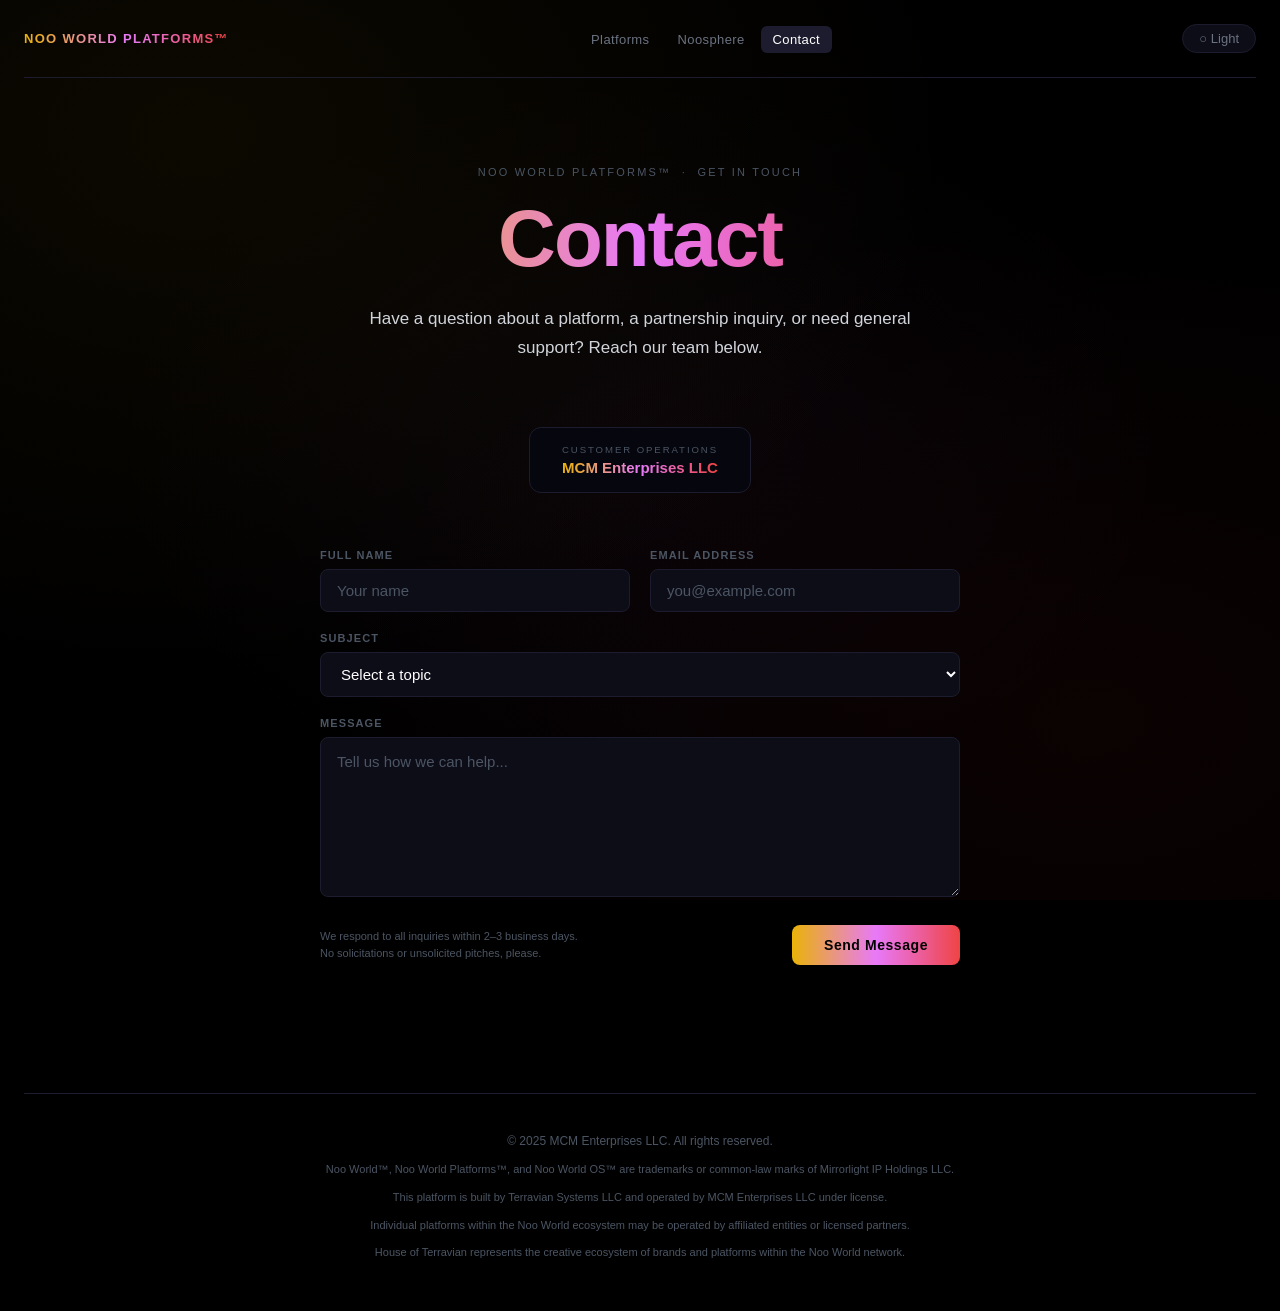
==== contact.html @ 3cb0755e "Add Contact page with MCM Enterprises LLC form, update nav on all pages Contact page includes Custom" ====
<!DOCTYPE html>
<html lang="en" data-theme="dark">
<head>
  <meta charset="UTF-8">
  <meta name="viewport" content="width=device-width, initial-scale=1.0">
  <title>Contact — Noo World Platforms&trade;</title>
  <meta name="description" content="Reach the Customer Operations team at MCM Enterprises LLC — the operational contact point for all Noo World platforms.">
  <link rel="icon" type="image/svg+xml" href="favicon.svg">
  <link rel="stylesheet" href="style.css">
  <style>
    /* ─── CONTACT PAGE STYLES ─────────────────────────────────── */

    .contact-hero {
      text-align: center;
      padding: 5.5rem 0 3.5rem;
      max-width: 42rem;
      margin: 0 auto;
      animation: fadeUp 0.9s ease-out both;
    }

    .contact-entity {
      display: inline-flex;
      flex-direction: column;
      align-items: center;
      gap: 0.25rem;
      margin-top: 2rem;
      padding: 1rem 2rem;
      border: 1px solid var(--border);
      border-radius: var(--radius);
      background: var(--surface);
    }
    .contact-entity-role {
      font-size: 0.6rem;
      letter-spacing: 0.2em;
      text-transform: uppercase;
      color: var(--text-subtle);
    }
    .contact-entity-name {
      font-size: 0.9375rem;
      font-weight: 700;
      background: var(--grad-noo);
      -webkit-background-clip: text;
      background-clip: text;
      -webkit-text-fill-color: transparent;
    }

    /* ─── FORM WRAPPER ────────────────────────────────────────── */
    .contact-wrap {
      max-width: 640px;
      margin: 0 auto;
      padding-bottom: 8rem;
      animation: fadeUp 0.9s 0.15s ease-out both;
    }

    .contact-form {
      display: flex;
      flex-direction: column;
      gap: 1.25rem;
    }

    .form-row {
      display: grid;
      grid-template-columns: 1fr 1fr;
      gap: 1.25rem;
    }

    .field {
      display: flex;
      flex-direction: column;
      gap: 0.5rem;
    }

    .field label {
      font-size: 0.6875rem;
      font-weight: 600;
      letter-spacing: 0.1em;
      text-transform: uppercase;
      color: var(--text-subtle);
    }

    .field input,
    .field select,
    .field textarea {
      background: var(--card);
      border: 1px solid var(--border);
      border-radius: 0.5rem;
      color: var(--text);
      font-family: inherit;
      font-size: 0.9375rem;
      padding: 0.75rem 1rem;
      transition: border-color var(--ease), background var(--ease);
      outline: none;
      width: 100%;
    }

    .field input::placeholder,
    .field textarea::placeholder {
      color: var(--text-subtle);
    }

    .field input:focus,
    .field select:focus,
    .field textarea:focus {
      border-color: var(--border-hover);
      background: var(--card-hover);
    }

    .field textarea {
      resize: vertical;
      min-height: 160px;
      line-height: 1.65;
    }

    .field select option {
      background: var(--card);
      color: var(--text);
    }

    .form-submit {
      display: flex;
      align-items: center;
      justify-content: space-between;
      gap: 1rem;
      padding-top: 0.5rem;
    }

    .form-note {
      font-size: 0.6875rem;
      color: var(--text-subtle);
      line-height: 1.6;
    }

    .submit-btn {
      flex-shrink: 0;
      padding: 0.75rem 2rem;
      background: var(--grad-noo);
      color: #000;
      font-weight: 800;
      font-size: 0.875rem;
      letter-spacing: 0.04em;
      border: none;
      border-radius: 0.5rem;
      cursor: pointer;
      text-decoration: none;
      white-space: nowrap;
      transition: opacity var(--ease);
      font-family: inherit;
    }
    .submit-btn:hover { opacity: 0.82; }
    .submit-btn:disabled { opacity: 0.4; cursor: default; }

    /* ─── RESPONSIVE ──────────────────────────────────────────── */
    @media (max-width: 600px) {
      .form-row { grid-template-columns: 1fr; }
      .form-submit { flex-direction: column; align-items: flex-start; }
      .contact-hero { padding: 3.5rem 0 2.5rem; }
    }
  </style>
</head>
<body>
  <div class="ambient"></div>

  <div class="wrap">

    <!-- NAV -->
    <nav>
      <a href="index.html" class="nav-logo"><span>Noo World Platforms&trade;</span></a>
      <ul class="nav-links">
        <li><a href="index.html">Platforms</a></li>
        <li><a href="noosphere.html">Noosphere</a></li>
        <li><a href="contact.html">Contact</a></li>
      </ul>
      <div class="nav-right">
        <button class="theme-btn" id="themeBtn" aria-label="Toggle theme">
          <span class="d">&#9675; Light</span>
          <span class="l">&#9679; Dark</span>
        </button>
      </div>
    </nav>

    <!-- HERO -->
    <div class="contact-hero">
      <p class="hero-eyebrow">Noo World Platforms&trade; &nbsp;·&nbsp; Get in Touch</p>
      <h1 class="hero-title">Contact</h1>
      <p class="hero-desc">
        Have a question about a platform, a partnership inquiry, or need
        general support? Reach our team below.
      </p>
      <div class="contact-entity">
        <span class="contact-entity-role">Customer Operations</span>
        <span class="contact-entity-name">MCM Enterprises LLC</span>
      </div>
    </div>

    <!-- FORM -->
    <div class="contact-wrap">

      <!--
        SETUP: Create a free account at formspree.io, create a form,
        and replace "YOUR_FORM_ID" in the action URL below with your
        actual form ID. Set the form's destination email to:
        admin@mcmenterprisesllc.com
      -->
      <form
        class="contact-form"
        action="https://formspree.io/f/YOUR_FORM_ID"
        method="POST"
      >
        <div class="form-row">
          <div class="field">
            <label for="name">Full Name</label>
            <input
              id="name"
              type="text"
              name="name"
              placeholder="Your name"
              required
              autocomplete="name"
            >
          </div>
          <div class="field">
            <label for="email">Email Address</label>
            <input
              id="email"
              type="email"
              name="email"
              placeholder="you@example.com"
              required
              autocomplete="email"
            >
          </div>
        </div>

        <div class="field">
          <label for="subject">Subject</label>
          <select id="subject" name="subject" required>
            <option value="" disabled selected>Select a topic</option>
            <option value="General Inquiry">General Inquiry</option>
            <option value="Platform Support">Platform Support</option>
            <option value="Partnership / Licensing">Partnership / Licensing</option>
            <option value="Press / Media">Press / Media</option>
            <option value="Other">Other</option>
          </select>
        </div>

        <div class="field">
          <label for="message">Message</label>
          <textarea
            id="message"
            name="message"
            placeholder="Tell us how we can help..."
            required
          ></textarea>
        </div>

        <div class="form-submit">
          <p class="form-note">
            We respond to all inquiries within 2&ndash;3 business days.<br>
            No solicitations or unsolicited pitches, please.
          </p>
          <button type="submit" class="submit-btn">Send Message</button>
        </div>

      </form>
    </div>

    <!-- FOOTER -->
    <footer class="site-footer">
      <p class="footer-copy">&copy; 2025 MCM Enterprises LLC. All rights reserved.</p>
      <p class="footer-legal">
        <span class="g">Noo World&trade;</span>, <span class="g">Noo World Platforms&trade;</span>, and <span class="g-blue">Noo World OS&trade;</span> are trademarks or common-law marks of Mirrorlight IP Holdings LLC.
      </p>
      <p class="footer-legal">
        This platform is built by Terravian Systems LLC and operated by MCM Enterprises LLC under license.
      </p>
      <p class="footer-legal">
        Individual platforms within the Noo World ecosystem may be operated by affiliated entities or licensed partners.
      </p>
      <p class="footer-legal">
        House of Terravian represents the creative ecosystem of brands and platforms within the Noo World network.
      </p>
    </footer>

  </div><!-- /wrap -->

  <script src="script.js"></script>
</body>
</html>
---- style.css ----
/* ═══════════════════════════════════════════════════════════
   NOO WORLD PLATFORMS — Shared Stylesheet
   ═══════════════════════════════════════════════════════════ */

/* ─── TOKENS ───────────────────────────────────────────────── */
:root {
  --gold:    #eab308;
  --crimson: #dc2626;
  --pink:    #e879f9;
  --indigo:  #818cf8;
  --cyan:    #22d3ee;
  --purple:  #a855f7;

  --grad-noo:  linear-gradient(to right, #eab308, #e879f9, #ef4444);
  --grad-blue: linear-gradient(to right, #818cf8, #22d3ee);
  --grad-pink: linear-gradient(to right, #ec4899, #a855f7);

  --radius: 0.75rem;
  --ease:   0.25s ease;
}

/* ─── DARK MODE (default) ──────────────────────────────────── */
[data-theme="dark"] {
  --bg:           #000000;
  --surface:      #06060e;
  --card:         #0d0d18;
  --card-hover:   #12121f;
  --border:       #1c1c2e;
  --border-hover: #2a2a42;
  --text:         #ffffff;
  --text-2:       #d1d5db;
  --text-muted:   #6b7280;
  --text-subtle:  #4b5563;
  --overlay-bg:   rgba(0, 0, 0, 0.88);
}

/* ─── LIGHT MODE ───────────────────────────────────────────── */
[data-theme="light"] {
  --bg:           #f6f6fb;
  --surface:      #ffffff;
  --card:         #ffffff;
  --card-hover:   #f0f0f8;
  --border:       #e2e2f0;
  --border-hover: #c4c4dc;
  --text:         #08080f;
  --text-2:       #374151;
  --text-muted:   #6b7280;
  --text-subtle:  #9ca3af;
  --overlay-bg:   rgba(246, 246, 251, 0.92);
}

/* ─── RESET ────────────────────────────────────────────────── */
*, *::before, *::after { margin: 0; padding: 0; box-sizing: border-box; }

body {
  font-family: -apple-system, BlinkMacSystemFont, 'Segoe UI', Roboto,
               'Helvetica Neue', Arial, sans-serif;
  background: var(--bg);
  color: var(--text);
  min-height: 100vh;
  overflow-x: hidden;
  transition: background var(--ease), color var(--ease);
}

/* ─── AMBIENT GLOW ─────────────────────────────────────────── */
.ambient {
  position: fixed;
  inset: 0;
  pointer-events: none;
  z-index: 0;
}
[data-theme="dark"] .ambient {
  background:
    radial-gradient(ellipse at 15% 15%, rgba(234,179,8,0.05)   0%, transparent 50%),
    radial-gradient(ellipse at 85% 80%, rgba(220,38,38,0.05)   0%, transparent 50%),
    radial-gradient(ellipse at 50% 50%, rgba(232,121,249,0.03) 0%, transparent 60%);
}
[data-theme="light"] .ambient { display: none; }

/* ─── LAYOUT ───────────────────────────────────────────────── */
.wrap {
  position: relative;
  z-index: 1;
  max-width: 1280px;
  margin: 0 auto;
  padding: 0 1.5rem;
}

/* ─── NAV ──────────────────────────────────────────────────── */
nav {
  display: flex;
  align-items: center;
  justify-content: space-between;
  padding: 1.5rem 0;
  border-bottom: 1px solid var(--border);
  gap: 1rem;
}

.nav-logo {
  font-size: 0.8125rem;
  font-weight: 800;
  letter-spacing: 0.1em;
  text-transform: uppercase;
  text-decoration: none;
  flex-shrink: 0;
}
.nav-logo span {
  background: var(--grad-noo);
  -webkit-background-clip: text;
  background-clip: text;
  -webkit-text-fill-color: transparent;
}

.nav-links {
  display: flex;
  align-items: center;
  gap: 0.25rem;
  list-style: none;
}
.nav-links a {
  font-size: 0.8125rem;
  color: var(--text-muted);
  text-decoration: none;
  padding: 0.375rem 0.75rem;
  border-radius: 0.375rem;
  transition: color var(--ease), background var(--ease);
  letter-spacing: 0.03em;
}
.nav-links a:hover { color: var(--text); }
.nav-links a.active {
  color: var(--text);
  background: var(--border);
}

.nav-right { display: flex; align-items: center; gap: 0.75rem; }

.theme-btn {
  background: var(--card);
  border: 1px solid var(--border);
  color: var(--text-muted);
  cursor: pointer;
  border-radius: 2rem;
  padding: 0.375rem 1rem;
  font-size: 0.8125rem;
  display: flex;
  align-items: center;
  gap: 0.4rem;
  transition: border-color var(--ease), color var(--ease), background var(--ease);
  font-family: inherit;
  white-space: nowrap;
}
.theme-btn:hover { border-color: var(--border-hover); color: var(--text); }
.theme-btn .d { display: inline; }
.theme-btn .l { display: none; }
[data-theme="light"] .theme-btn .d { display: none; }
[data-theme="light"] .theme-btn .l { display: inline; }

/* ─── HERO (shared) ────────────────────────────────────────── */
.hero {
  text-align: center;
  padding: 5.5rem 0 4.5rem;
  max-width: 50rem;
  margin: 0 auto;
  animation: fadeUp 0.9s ease-out both;
}
.hero-eyebrow {
  font-size: 0.6875rem;
  letter-spacing: 0.2em;
  text-transform: uppercase;
  color: var(--text-subtle);
  margin-bottom: 1.25rem;
}
.hero-title {
  font-size: clamp(2.75rem, 6.5vw, 5rem);
  font-weight: 800;
  line-height: 1.02;
  letter-spacing: -0.025em;
  margin-bottom: 1.5rem;
  background: var(--grad-noo);
  -webkit-background-clip: text;
  background-clip: text;
  -webkit-text-fill-color: transparent;
}
.hero-subtitle {
  font-size: clamp(1rem, 2vw, 1.25rem);
  font-weight: 600;
  letter-spacing: 0.1em;
  text-transform: uppercase;
  color: var(--text-muted);
  margin-bottom: 1.25rem;
}
.hero-desc {
  font-size: 1.0625rem;
  line-height: 1.75;
  color: var(--text-2);
  max-width: 34rem;
  margin: 0 auto 2rem;
}
.hero-meta {
  font-size: 0.6875rem;
  color: var(--text-subtle);
  letter-spacing: 0.08em;
  text-transform: uppercase;
}

/* ─── SECTION BAR ──────────────────────────────────────────── */
.section-bar {
  display: flex;
  align-items: center;
  justify-content: space-between;
  margin-bottom: 1.5rem;
  padding-bottom: 1rem;
  border-bottom: 1px solid var(--border);
  animation: fadeUp 0.9s 0.1s ease-out both;
}
.section-label {
  font-size: 0.625rem;
  font-weight: 700;
  letter-spacing: 0.18em;
  text-transform: uppercase;
  color: var(--text-subtle);
}
.section-meta {
  font-size: 0.6875rem;
  color: var(--text-subtle);
}

/* ─── PLATFORM GRID ────────────────────────────────────────── */
.grid {
  display: grid;
  grid-template-columns: repeat(4, 1fr);
  gap: 1px;
  background: var(--border);
  border: 1px solid var(--border);
  border-radius: var(--radius);
  overflow: hidden;
  margin-bottom: 6rem;
  animation: fadeUp 0.9s 0.2s ease-out both;
}

/* ─── TILE ─────────────────────────────────────────────────── */
.tile {
  background: var(--card);
  padding: 1.75rem 1.5rem 1.5rem;
  cursor: pointer;
  display: flex;
  flex-direction: column;
  gap: 1rem;
  min-height: 230px;
  position: relative;
  transition: background var(--ease);
}
.tile::after {
  content: '';
  position: absolute;
  top: 0; left: 0; right: 0;
  height: 2px;
  background: var(--tile-accent, var(--grad-noo));
  opacity: 0;
  transition: opacity var(--ease);
}
.tile:hover { background: var(--card-hover); }
.tile:hover::after { opacity: 1; }
.tile:focus-visible { outline: 2px solid var(--gold); outline-offset: -2px; }

.tile-icon {
  width: 2.75rem;
  height: 2.75rem;
  border-radius: 0.6rem;
  background: var(--border);
  border: 1px solid var(--border-hover);
  display: flex;
  align-items: center;
  justify-content: center;
  font-size: 1.35rem;
  flex-shrink: 0;
  overflow: hidden;
}
.tile-icon img { width: 100%; height: 100%; object-fit: cover; }
.tile-cat {
  font-size: 0.5625rem;
  letter-spacing: 0.14em;
  text-transform: uppercase;
  color: var(--text-subtle);
  margin-bottom: 0.3rem;
}
.tile-name {
  font-size: 1.0625rem;
  font-weight: 700;
  color: var(--text);
  margin-bottom: 0.4rem;
  line-height: 1.25;
}
.tile-tagline {
  font-size: 0.8125rem;
  color: var(--text-muted);
  line-height: 1.5;
}
.tile-foot {
  display: flex;
  align-items: center;
  justify-content: space-between;
  margin-top: auto;
}
.tile-domain {
  font-size: 0.6875rem;
  color: var(--text-subtle);
  font-family: monospace;
}
.tile-arrow {
  width: 1.625rem;
  height: 1.625rem;
  border-radius: 50%;
  background: var(--border);
  display: flex;
  align-items: center;
  justify-content: center;
  font-size: 0.8rem;
  color: var(--text-muted);
  transition: background var(--ease), color var(--ease);
  flex-shrink: 0;
}
.tile:hover .tile-arrow { background: var(--border-hover); color: var(--text); }

/* ─── MODAL BACKDROP ───────────────────────────────────────── */
.backdrop {
  position: fixed;
  inset: 0;
  background: var(--overlay-bg);
  backdrop-filter: blur(14px);
  -webkit-backdrop-filter: blur(14px);
  z-index: 100;
  opacity: 0;
  visibility: hidden;
  transition: opacity 0.28s ease, visibility 0.28s ease;
}
.backdrop.open { opacity: 1; visibility: visible; }

/* ─── MODAL ────────────────────────────────────────────────── */
.modal {
  position: fixed;
  top: 50%;
  left: 50%;
  transform: translate(-50%, -47%) scale(0.95);
  width: min(92vw, 700px);
  max-height: 88vh;
  overflow-y: auto;
  background: var(--card);
  border: 1px solid var(--border);
  border-radius: 1.125rem;
  z-index: 101;
  opacity: 0;
  visibility: hidden;
  transition: opacity 0.28s ease, transform 0.28s ease, visibility 0.28s ease;
}
.modal.open {
  opacity: 1;
  visibility: visible;
  transform: translate(-50%, -50%) scale(1);
}
.modal-bar {
  height: 3px;
  border-radius: 1.125rem 1.125rem 0 0;
}
.modal-body { padding: 2rem 2rem 2.5rem; }
.modal-close {
  position: absolute;
  top: 1.25rem; right: 1.25rem;
  background: var(--border);
  border: none;
  color: var(--text-muted);
  width: 2.125rem; height: 2.125rem;
  border-radius: 50%;
  cursor: pointer;
  display: flex;
  align-items: center;
  justify-content: center;
  font-size: 0.875rem;
  line-height: 1;
  transition: background var(--ease), color var(--ease);
  font-family: inherit;
}
.modal-close:hover { background: var(--border-hover); color: var(--text); }

.modal-head {
  display: flex;
  align-items: flex-start;
  gap: 1.25rem;
  margin-bottom: 2rem;
}
.modal-icon {
  width: 4.5rem; height: 4.5rem;
  border-radius: 1rem;
  background: var(--border);
  border: 1px solid var(--border-hover);
  display: flex;
  align-items: center;
  justify-content: center;
  font-size: 2.25rem;
  flex-shrink: 0;
  overflow: hidden;
}
.modal-icon img { width: 100%; height: 100%; object-fit: cover; }
.modal-meta { flex: 1; padding-top: 0.25rem; }
.modal-cat {
  font-size: 0.625rem;
  letter-spacing: 0.14em;
  text-transform: uppercase;
  color: var(--text-subtle);
  margin-bottom: 0.35rem;
}
.modal-name {
  font-size: 1.75rem;
  font-weight: 800;
  line-height: 1.15;
  letter-spacing: -0.015em;
  margin-bottom: 0.4rem;
}
.modal-tagline {
  font-size: 0.9375rem;
  color: var(--text-2);
  font-style: italic;
}
.m-section { margin-bottom: 2rem; }
.m-label {
  font-size: 0.5625rem;
  font-weight: 700;
  letter-spacing: 0.18em;
  text-transform: uppercase;
  color: var(--text-subtle);
  margin-bottom: 0.75rem;
}
.m-manifesto {
  font-size: 0.9375rem;
  line-height: 1.85;
  color: var(--text-2);
}
.domains { display: flex; flex-wrap: wrap; gap: 0.5rem; }
.domain-pill {
  display: inline-flex;
  align-items: center;
  gap: 0.3rem;
  padding: 0.375rem 0.875rem;
  background: var(--bg);
  border: 1px solid var(--border);
  border-radius: 2rem;
  font-size: 0.75rem;
  font-family: monospace;
  color: var(--text-2);
  text-decoration: none;
  transition: border-color var(--ease), color var(--ease);
}
.domain-pill:hover { border-color: var(--border-hover); color: var(--text); }

/* ─── COLLECTORS CARD ──────────────────────────────────────── */
.collectors {
  display: flex;
  align-items: center;
  justify-content: space-between;
  gap: 1rem;
  background: var(--bg);
  border: 1px solid var(--border);
  border-radius: 0.875rem;
  padding: 1.25rem 1.5rem;
}
.c-badge {
  display: inline-block;
  font-size: 0.5rem;
  letter-spacing: 0.18em;
  text-transform: uppercase;
  font-weight: 700;
  color: var(--gold);
  border: 1px solid rgba(234,179,8,0.35);
  border-radius: 2rem;
  padding: 0.175rem 0.6rem;
  margin-bottom: 0.5rem;
}
.c-name {
  font-size: 0.9375rem;
  font-weight: 700;
  color: var(--text);
  margin-bottom: 0.3rem;
  line-height: 1.3;
}
.c-desc { font-size: 0.75rem; color: var(--text-muted); }
.c-btn {
  flex-shrink: 0;
  padding: 0.675rem 1.375rem;
  background: var(--grad-noo);
  color: #000;
  font-weight: 800;
  font-size: 0.875rem;
  border: none;
  border-radius: 0.5rem;
  cursor: pointer;
  text-decoration: none;
  white-space: nowrap;
  display: inline-block;
  transition: opacity var(--ease);
}
.c-btn:hover { opacity: 0.82; }

/* ─── SITE FOOTER ──────────────────────────────────────────── */
.site-footer {
  border-top: 1px solid var(--border);
  padding: 2.5rem 0 3rem;
  text-align: center;
}
.footer-copy {
  font-size: 0.75rem;
  color: var(--text-subtle);
  margin-bottom: 0.75rem;
}
.footer-statement {
  font-size: 0.75rem;
  color: var(--text-muted);
  line-height: 1.9;
  letter-spacing: 0.01em;
}
.footer-legal {
  font-size: 0.6875rem;
  color: var(--text-subtle);
  line-height: 1.8;
  margin-top: 0.5rem;
}
.footer-statement .g {
  background: var(--grad-noo);
  -webkit-background-clip: text;
  background-clip: text;
  -webkit-text-fill-color: transparent;
  font-weight: 600;
}
.footer-statement .g-blue {
  background: var(--grad-blue);
  -webkit-background-clip: text;
  background-clip: text;
  -webkit-text-fill-color: transparent;
  font-weight: 600;
}
.footer-statement .g-pink {
  background: var(--grad-pink);
  -webkit-background-clip: text;
  background-clip: text;
  -webkit-text-fill-color: transparent;
  font-weight: 600;
}

/* ─── SECTION EMPTY STATE ──────────────────────────────────── */
.section-empty {
  font-size: 0.8125rem;
  color: var(--text-subtle);
  letter-spacing: 0.05em;
  padding: 2rem 0 4rem;
}

/* ─── COMING SOON TILE ─────────────────────────────────────── */
.tile--cs {
  opacity: 0.4;
  cursor: default;
}
.tile--cs:hover { background: var(--card); }
.tile--cs::after { display: none; }
.tile-cs-badge {
  font-size: 0.6rem;
  letter-spacing: 0.14em;
  text-transform: uppercase;
  font-weight: 700;
  color: var(--text-subtle);
  border: 1px solid var(--border);
  border-radius: 2rem;
  padding: 0.175rem 0.6rem;
}

/* ─── ANIMATIONS ───────────────────────────────────────────── */
@keyframes fadeUp {
  from { opacity: 0; transform: translateY(20px); }
  to   { opacity: 1; transform: translateY(0); }
}
@keyframes fadeIn {
  from { opacity: 0; }
  to   { opacity: 1; }
}

/* ─── RESPONSIVE ───────────────────────────────────────────── */
@media (max-width: 1024px) {
  .grid { grid-template-columns: repeat(3, 1fr); }
}
@media (max-width: 768px) {
  .grid { grid-template-columns: repeat(2, 1fr); }
  .hero { padding: 3.5rem 0 3rem; }
  .modal { width: 96vw; }
  .modal-body { padding: 1.5rem 1.5rem 2rem; }
  .nav-links { display: none; }
}
@media (max-width: 500px) {
  .grid { grid-template-columns: 1fr; }
  .collectors { flex-direction: column; align-items: flex-start; }
  .modal-head { flex-direction: column; gap: 1rem; }
}
@media (prefers-reduced-motion: reduce) {
  *, *::before, *::after {
    animation-duration: 0.01ms !important;
    transition-duration: 0.01ms !important;
  }
}
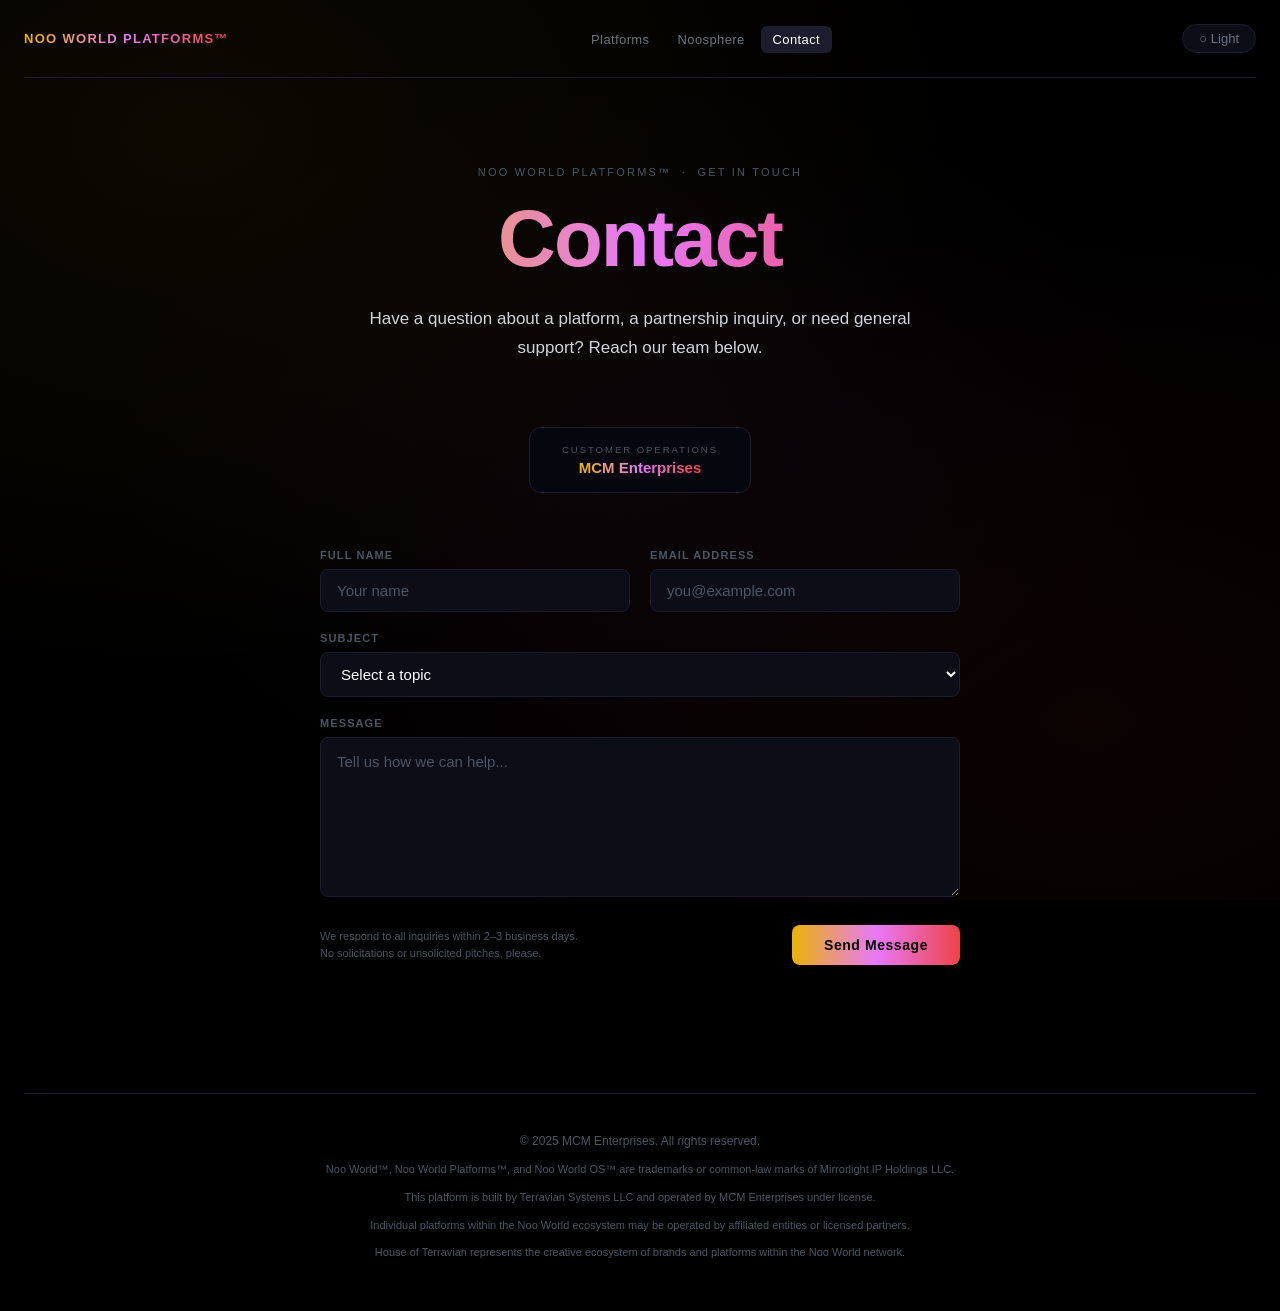
==== commit a02a4c36: "Remove LLC designation from MCM Enterprises across all pages" ====
--- a/contact.html
+++ b/contact.html
@@ -4,7 +4,7 @@
   <meta charset="UTF-8">
   <meta name="viewport" content="width=device-width, initial-scale=1.0">
   <title>Contact — Noo World Platforms&trade;</title>
-  <meta name="description" content="Reach the Customer Operations team at MCM Enterprises LLC — the operational contact point for all Noo World platforms.">
+  <meta name="description" content="Reach the Customer Operations team at MCM Enterprises — the operational contact point for all Noo World platforms.">
   <link rel="icon" type="image/svg+xml" href="favicon.svg">
   <link rel="stylesheet" href="style.css">
   <style>
@@ -188,7 +188,7 @@
       </p>
       <div class="contact-entity">
         <span class="contact-entity-role">Customer Operations</span>
-        <span class="contact-entity-name">MCM Enterprises LLC</span>
+        <span class="contact-entity-name">MCM Enterprises</span>
       </div>
     </div>
 
@@ -203,7 +203,7 @@
       -->
       <form
         class="contact-form"
-        action="https://formspree.io/f/YOUR_FORM_ID"
+        action="https://formspree.io/f/xeelyzjp"
         method="POST"
       >
         <div class="form-row">
@@ -266,12 +266,12 @@
 
     <!-- FOOTER -->
     <footer class="site-footer">
-      <p class="footer-copy">&copy; 2025 MCM Enterprises LLC. All rights reserved.</p>
+      <p class="footer-copy">&copy; 2025 MCM Enterprises. All rights reserved.</p>
       <p class="footer-legal">
         <span class="g">Noo World&trade;</span>, <span class="g">Noo World Platforms&trade;</span>, and <span class="g-blue">Noo World OS&trade;</span> are trademarks or common-law marks of Mirrorlight IP Holdings LLC.
       </p>
       <p class="footer-legal">
-        This platform is built by Terravian Systems LLC and operated by MCM Enterprises LLC under license.
+        This platform is built by Terravian Systems LLC and operated by MCM Enterprises under license.
       </p>
       <p class="footer-legal">
         Individual platforms within the Noo World ecosystem may be operated by affiliated entities or licensed partners.
